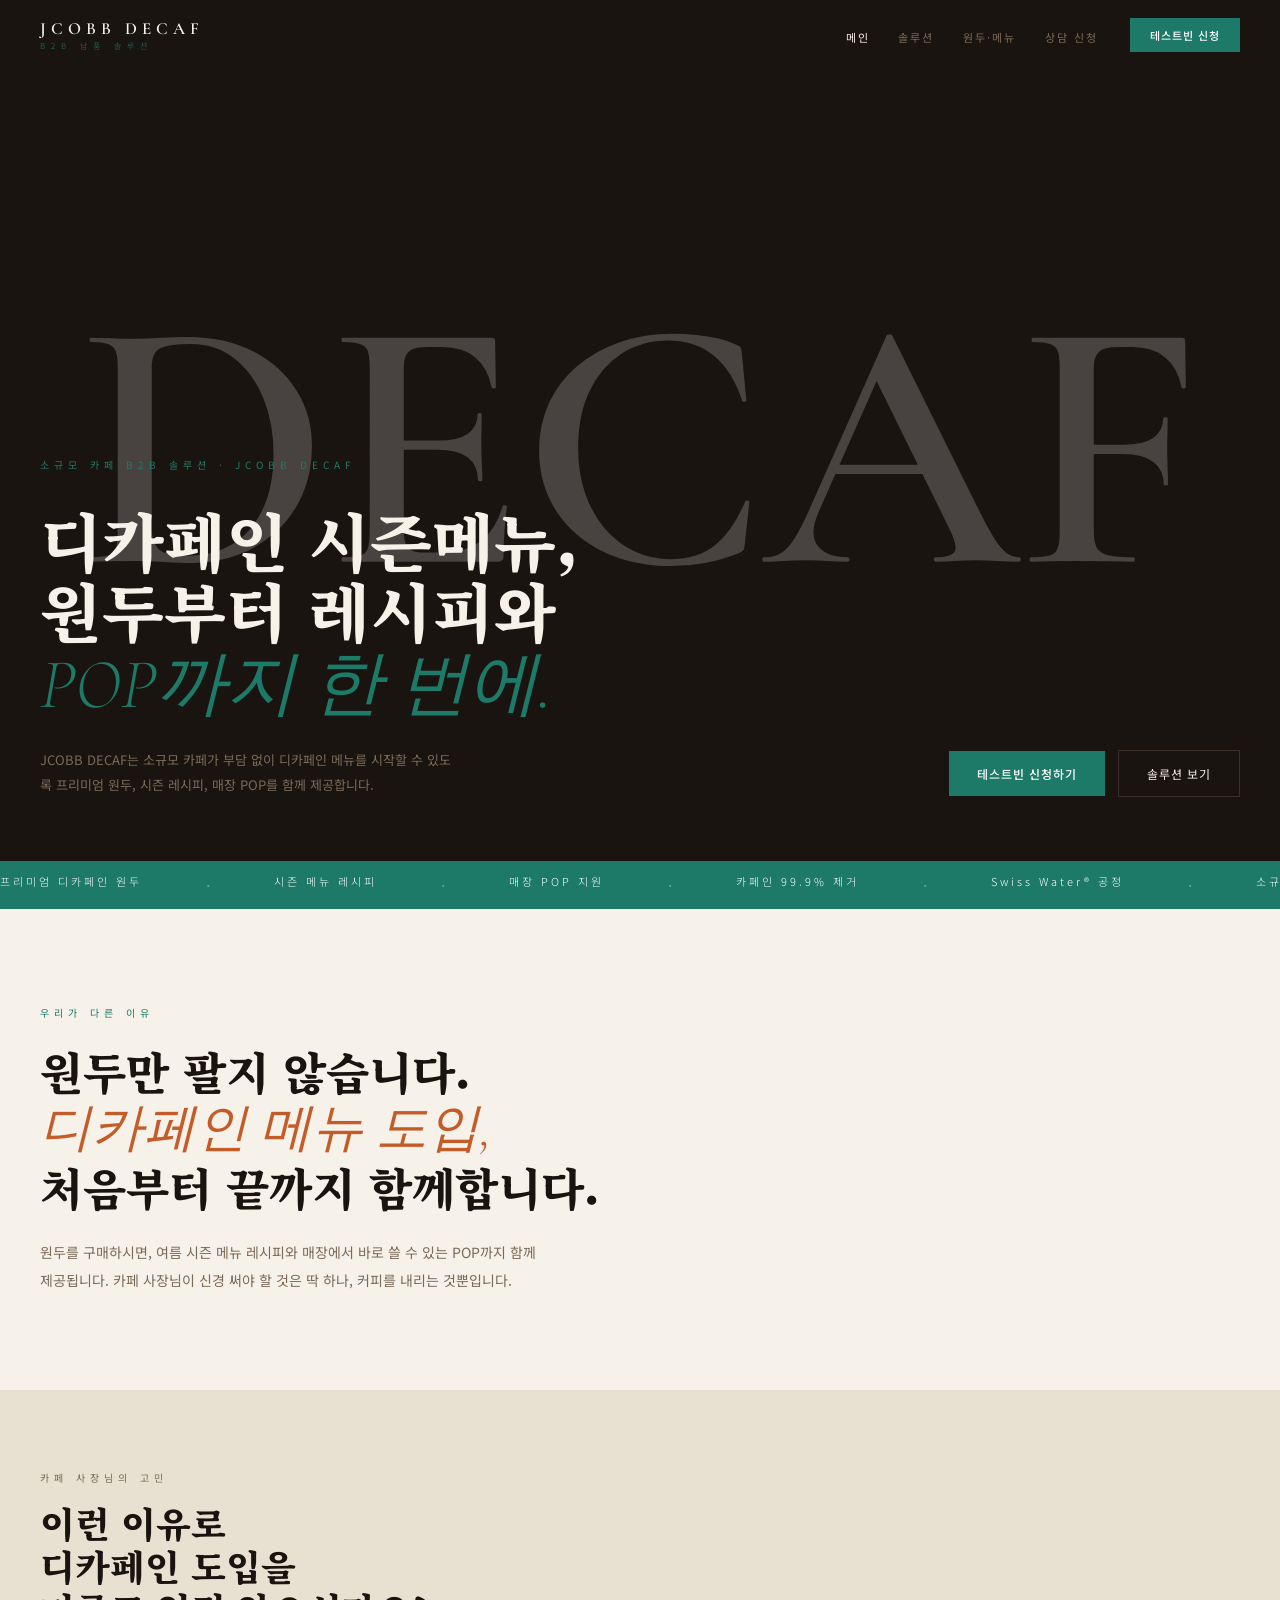
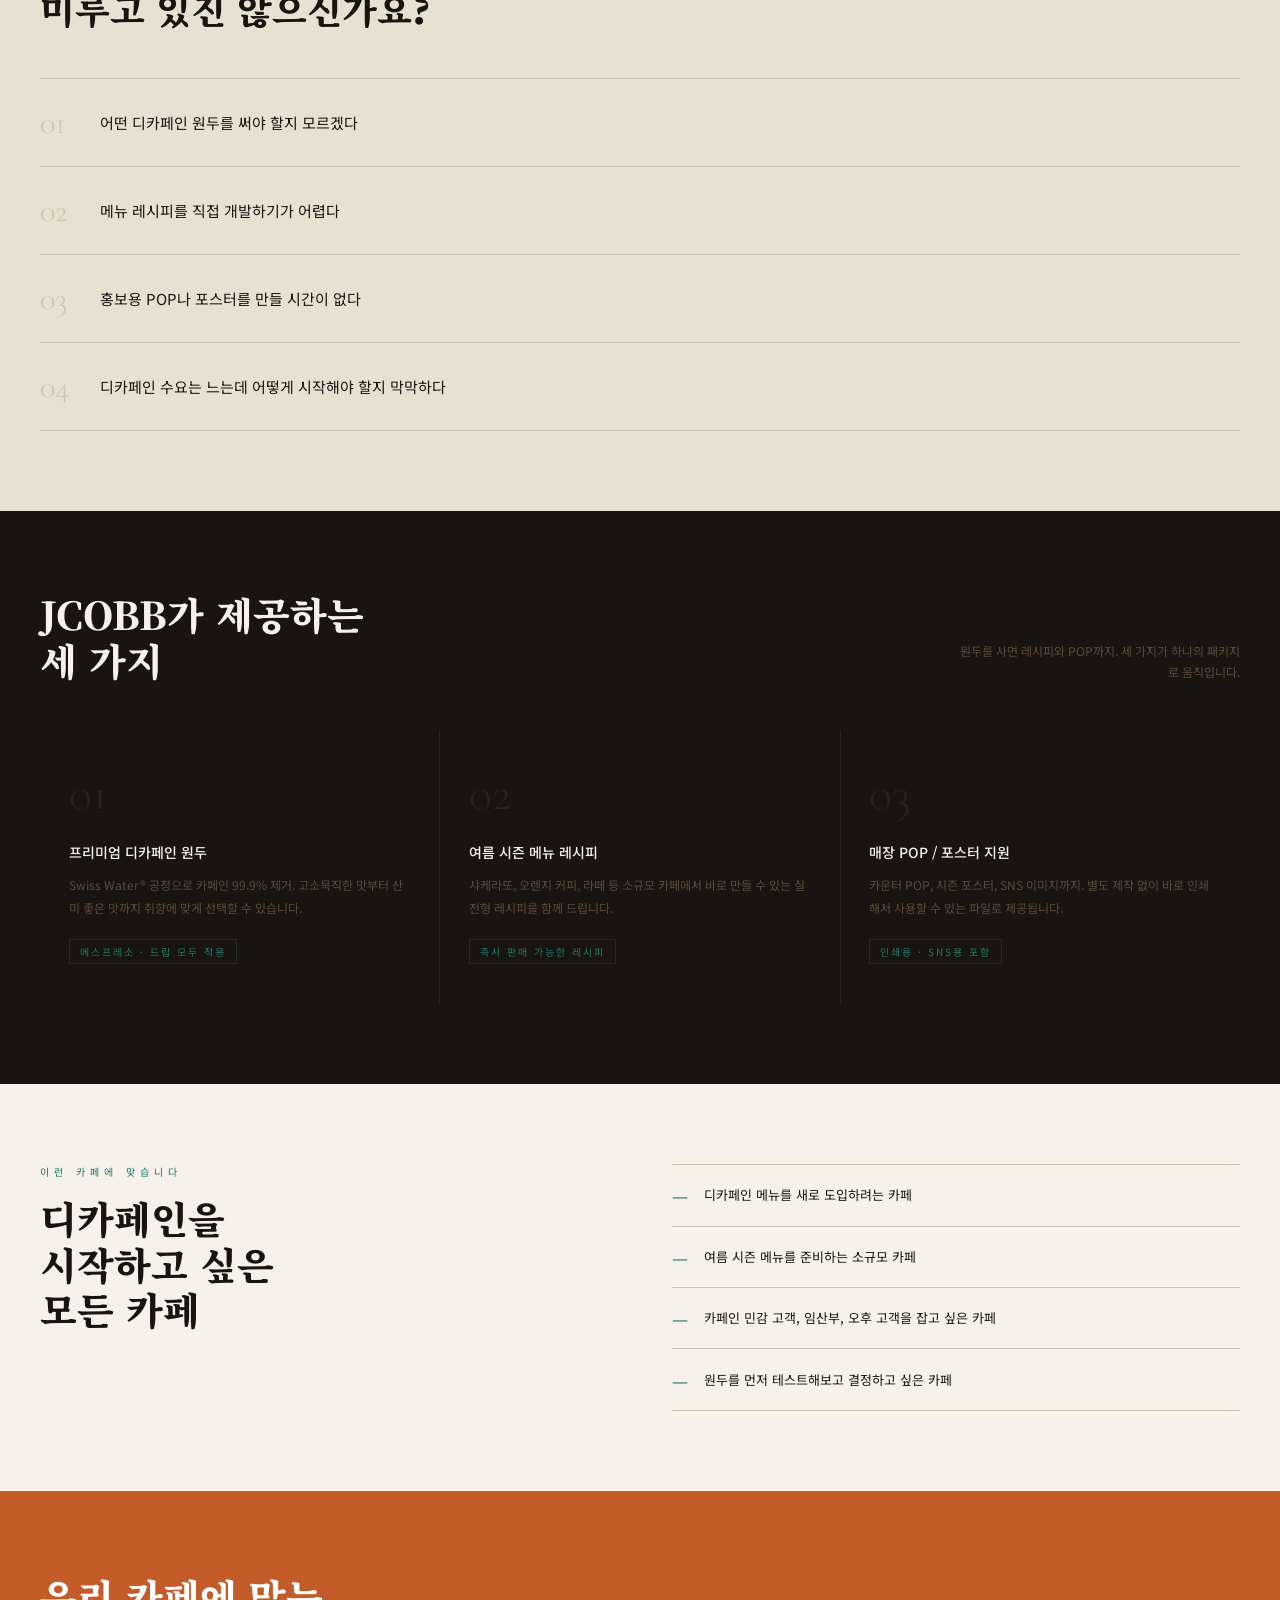
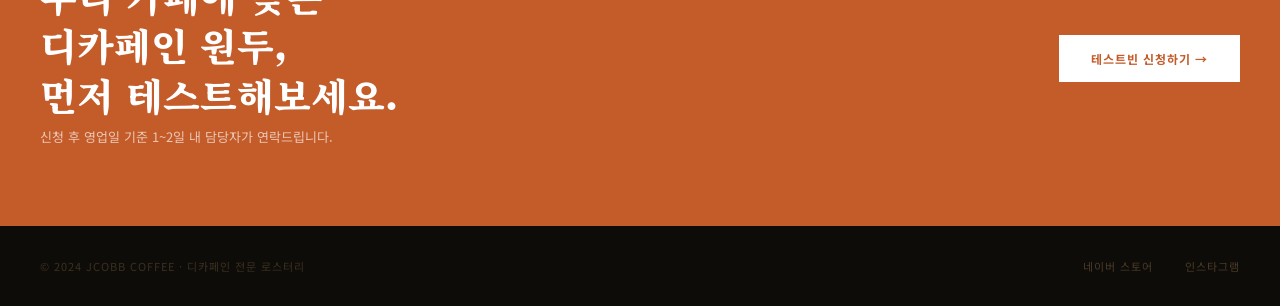
==== jcobb-b2b.html @ 6112bb51 "Add files via upload" ====
<!DOCTYPE html>
<html lang="ko">
<head>
<meta charset="UTF-8">
<meta name="viewport" content="width=device-width, initial-scale=1.0">
<title>JCOBB DECAF — 소규모 카페 B2B 납품 솔루션</title>
<link rel="preconnect" href="https://fonts.googleapis.com">
<link rel="preconnect" href="https://fonts.gstatic.com" crossorigin>
<link href="https://fonts.googleapis.com/css2?family=Noto+Serif+KR:wght@400;600;900&family=Noto+Sans+KR:wght@300;400;500&family=Cormorant+Garamond:ital,wght@0,300;0,600;0,700;1,300;1,600&display=swap" rel="stylesheet">
<style>
*{margin:0;padding:0;box-sizing:border-box;}
:root{--ink:#1a1410;--cream:#f6f1e9;--warm:#e8e0d0;--teal:#1d7a68;--rust:#c45c2a;--muted:#7a6a58;}
body{font-family:'Noto Sans KR',sans-serif;background:var(--cream);color:var(--ink);width:100%;}

/* NAV */
.nav{background:var(--ink);padding:1.1rem 2.5rem;display:flex;justify-content:space-between;align-items:center;position:sticky;top:0;z-index:100;}
.logo{font-family:'Cormorant Garamond',serif;font-size:17px;font-weight:600;letter-spacing:5px;color:var(--cream);cursor:pointer;text-decoration:none;}
.logo sub{font-size:8px;letter-spacing:6px;color:var(--teal);display:block;font-family:'Noto Sans KR',sans-serif;font-weight:300;margin-top:1px;}
.nav-r{display:flex;align-items:center;gap:2rem;}
.nav-links{display:flex;gap:1.8rem;list-style:none;}
.nav-links a{text-decoration:none;color:#7a6a58;font-size:11px;letter-spacing:2px;cursor:pointer;transition:color 0.2s;}
.nav-links a:hover,.nav-links a.on{color:var(--cream);}
.nav-btn{background:var(--teal);color:#fff;padding:9px 20px;font-size:11px;font-weight:500;letter-spacing:1px;border:none;cursor:pointer;font-family:'Noto Sans KR',sans-serif;}

/* PAGE */
.page{display:none;}
.page.on{display:block;}

/* ── PAGE 1 ── */
.hero{min-height:88vh;background:var(--ink);display:flex;flex-direction:column;justify-content:flex-end;padding:0 2.5rem 4rem;position:relative;overflow:hidden;}
.hero-bg-text{position:absolute;top:50%;left:50%;transform:translate(-50%,-54%);font-family:'Cormorant Garamond',serif;font-size:28vw;font-weight:600;color:rgba(255,255,255,0.20);white-space:nowrap;pointer-events:none;letter-spacing:-2px;user-select:none;}
.hero-tag{font-size:10px;letter-spacing:5px;color:var(--teal);text-transform:uppercase;margin-bottom:2rem;position:relative;z-index:1;}
.hero-h1{font-family:'Noto Serif KR',serif;font-size:clamp(36px,5vw,64px);font-weight:900;color:var(--cream);line-height:1.1;margin-bottom:1.5rem;max-width:700px;position:relative;z-index:1;}
.hero-h1 em{font-style:italic;color:var(--teal);font-family:'Cormorant Garamond',serif;font-size:1.1em;font-weight:300;}
.hero-bottom{display:flex;justify-content:space-between;align-items:flex-end;flex-wrap:wrap;gap:1.5rem;position:relative;z-index:1;}
.hero-sub{font-size:13px;color:#7a6a58;line-height:1.9;max-width:420px;}
.hero-btns{display:flex;gap:0.8rem;align-items:center;flex-shrink:0;}
.btn-fill{background:var(--teal);color:#fff;padding:14px 28px;font-size:12px;font-weight:500;letter-spacing:1px;border:none;cursor:pointer;font-family:'Noto Sans KR',sans-serif;}
.btn-ghost{background:transparent;color:var(--cream);padding:14px 28px;font-size:12px;letter-spacing:1px;border:1px solid #3a3028;cursor:pointer;font-family:'Noto Sans KR',sans-serif;}
.btn-ghost:hover{border-color:var(--cream);}

/* TICKER */
.ticker{background:var(--teal);padding:0.75rem 0;overflow:hidden;}
.ticker-inner{display:flex;gap:4rem;animation:tick 18s linear infinite;white-space:nowrap;}
@keyframes tick{0%{transform:translateX(0)}100%{transform:translateX(-50%)}}
.ticker-item{font-size:11px;letter-spacing:3px;color:#fff;font-weight:300;flex-shrink:0;}
.ticker-sep{color:rgba(255,255,255,0.3);font-size:16px;}

/* STATEMENT */
.statement{padding:6rem 2.5rem;background:var(--cream);}
.stmt-inner{max-width:680px;}
.stmt-label{font-size:10px;letter-spacing:5px;color:var(--teal);text-transform:uppercase;margin-bottom:1.5rem;}
.stmt-h{font-family:'Noto Serif KR',serif;font-size:clamp(28px,3.5vw,46px);font-weight:900;line-height:1.2;color:var(--ink);margin-bottom:1.5rem;}
.stmt-h em{font-family:'Cormorant Garamond',serif;font-style:italic;color:var(--rust);font-size:1.15em;font-weight:300;}
.stmt-body{font-size:14px;color:var(--muted);line-height:2;max-width:500px;}

/* PAIN */
.pain-section{background:var(--warm);padding:5rem 2.5rem;}
.pain-label{font-size:10px;letter-spacing:5px;color:var(--muted);text-transform:uppercase;margin-bottom:1rem;}
.pain-h{font-family:'Noto Serif KR',serif;font-size:clamp(22px,3vw,36px);font-weight:900;color:var(--ink);margin-bottom:3rem;line-height:1.2;}
.pain-list{display:flex;flex-direction:column;gap:0;}
.pain-item{display:grid;grid-template-columns:60px 1fr;align-items:center;padding:1.5rem 0;border-bottom:0.5px solid #cec4b0;}
.pain-item:first-child{border-top:0.5px solid #cec4b0;}
.pain-n{font-family:'Cormorant Garamond',serif;font-size:32px;font-weight:300;color:#cec4b0;}
.pain-txt{font-size:15px;color:var(--ink);line-height:1.6;}

/* VALUES */
.values{background:var(--ink);padding:5rem 2.5rem;}
.val-header{display:flex;justify-content:space-between;align-items:flex-end;margin-bottom:3rem;flex-wrap:wrap;gap:1rem;}
.val-h{font-family:'Noto Serif KR',serif;font-size:clamp(22px,3vw,38px);font-weight:900;color:var(--cream);line-height:1.2;}
.val-sub{font-size:12px;color:#5a4a38;max-width:280px;line-height:1.7;text-align:right;}
.val-grid{display:grid;grid-template-columns:repeat(3,1fr);gap:1px;background:#2a2218;}
.val-card{background:var(--ink);padding:2.5rem 1.8rem;}
.val-num{font-family:'Cormorant Garamond',serif;font-size:48px;font-weight:300;color:#2a2218;line-height:1;margin-bottom:1.5rem;}
.val-title{font-size:14px;font-weight:500;color:var(--cream);margin-bottom:0.75rem;}
.val-desc{font-size:12px;color:#5a4a38;line-height:1.9;}
.val-tag{display:inline-block;margin-top:1.2rem;font-size:10px;letter-spacing:2px;color:var(--teal);border:0.5px solid #1d7a6840;padding:4px 10px;}

/* TARGET */
.target{padding:5rem 2.5rem;background:var(--cream);}
.tgt-inner{display:grid;grid-template-columns:1fr 1fr;gap:4rem;align-items:start;}
.tgt-l .label{font-size:10px;letter-spacing:5px;color:var(--teal);text-transform:uppercase;margin-bottom:1rem;}
.tgt-l h2{font-family:'Noto Serif KR',serif;font-size:clamp(24px,3vw,38px);font-weight:900;line-height:1.2;color:var(--ink);}
.tgt-r{display:flex;flex-direction:column;gap:0;}
.tgt-item{padding:1.2rem 0;border-bottom:0.5px solid #cec4b0;display:flex;gap:1rem;align-items:flex-start;}
.tgt-item:first-child{border-top:0.5px solid #cec4b0;}
.tgt-dash{color:var(--teal);font-size:18px;line-height:1;margin-top:2px;}
.tgt-item p{font-size:13px;color:var(--ink);line-height:1.7;}

/* BOTTOM CTA */
.bottom-cta{background:var(--rust);padding:5rem 2.5rem;display:grid;grid-template-columns:1fr auto;align-items:center;gap:2rem;}
.bc-h{font-family:'Noto Serif KR',serif;font-size:clamp(22px,3vw,38px);font-weight:900;color:#fff;line-height:1.3;}
.bc-sub{font-size:13px;color:rgba(255,255,255,0.65);margin-top:0.5rem;}
.btn-white{background:#fff;color:var(--rust);padding:15px 32px;font-size:12px;font-weight:700;letter-spacing:1px;border:none;cursor:pointer;font-family:'Noto Sans KR',sans-serif;white-space:nowrap;}

/* ── PAGE 2 ── */
.p2-hero{background:var(--cream);padding:5rem 2.5rem 3rem;border-bottom:0.5px solid #cec4b0;}
.p2-label{font-size:10px;letter-spacing:5px;color:var(--teal);text-transform:uppercase;margin-bottom:1.5rem;}
.p2-h1{font-family:'Noto Serif KR',serif;font-size:clamp(30px,4vw,54px);font-weight:900;color:var(--ink);line-height:1.1;margin-bottom:1.5rem;}
.p2-h1 em{font-family:'Cormorant Garamond',serif;font-style:italic;color:var(--teal);font-size:1.05em;font-weight:300;}
.svc-block{display:grid;grid-template-columns:240px 1fr;gap:0;border-bottom:0.5px solid #cec4b0;}
.svc-block:nth-child(even){background:#fff;}
.svc-l{padding:3rem 2.5rem;border-right:0.5px solid #cec4b0;}
.svc-num{font-family:'Cormorant Garamond',serif;font-size:64px;font-weight:300;color:#e0d8cc;line-height:1;}
.svc-title{font-family:'Noto Serif KR',serif;font-size:18px;font-weight:900;color:var(--ink);margin-top:0.5rem;}
.svc-r{padding:3rem 2.5rem;}
.svc-desc{font-size:14px;color:var(--muted);line-height:1.9;margin-bottom:1.5rem;}
.tag-row{display:flex;flex-wrap:wrap;gap:0.5rem;}
.stag{font-size:11px;color:var(--ink);border:0.5px solid #cec4b0;padding:5px 14px;background:var(--cream);}
.stag.teal{border-color:var(--teal);color:var(--teal);}
.flow{background:var(--ink);padding:3.5rem 2.5rem;display:flex;align-items:center;gap:0;overflow-x:auto;}
.f-step{text-align:center;flex:1;min-width:80px;}
.f-num{font-family:'Cormorant Garamond',serif;font-size:28px;font-weight:300;color:#3a3020;margin-bottom:0.3rem;}
.f-txt{font-size:11px;color:#7a6a58;letter-spacing:1px;}
.f-arr{color:#3a3020;font-size:20px;flex-shrink:0;padding:0 0.5rem;}

/* ── PAGE 3 ── */
.p3-hero{background:var(--ink);padding:5rem 2.5rem 4rem;}
.p3-h1{font-family:'Noto Serif KR',serif;font-size:clamp(30px,4vw,54px);font-weight:900;color:var(--cream);line-height:1.1;max-width:600px;margin-bottom:1rem;}
.p3-h1 em{font-family:'Cormorant Garamond',serif;font-style:italic;color:var(--rust);font-size:1.05em;font-weight:300;}
.bean-section{padding:4rem 2.5rem;background:var(--cream);}
.bean-grid{display:grid;grid-template-columns:repeat(3,1fr);gap:1px;background:#cec4b0;margin-top:2rem;}
.bean-card{background:var(--cream);padding:2rem 1.5rem;}
.bean-kw{font-size:10px;letter-spacing:3px;color:var(--teal);text-transform:uppercase;margin-bottom:0.5rem;}
.bean-val{font-family:'Cormorant Garamond',serif;font-size:26px;font-weight:600;color:var(--ink);}
.menu-section{background:var(--warm);padding:4rem 2.5rem;}
.menu-label{font-size:10px;letter-spacing:5px;color:var(--rust);text-transform:uppercase;margin-bottom:0.5rem;}
.menu-h{font-family:'Noto Serif KR',serif;font-size:clamp(22px,3vw,34px);font-weight:900;color:var(--ink);margin-bottom:2.5rem;line-height:1.2;}
.menu-list{display:flex;flex-direction:column;gap:0;}
.menu-item{display:grid;grid-template-columns:1fr auto;align-items:center;padding:1.4rem 0;border-bottom:0.5px solid #cec4b0;}
.menu-item:first-child{border-top:0.5px solid #cec4b0;}
.menu-name{font-size:15px;font-weight:500;color:var(--ink);}
.menu-note{font-size:12px;color:var(--muted);margin-top:3px;}
.menu-badge{font-size:10px;letter-spacing:2px;color:var(--rust);border:0.5px solid var(--rust);padding:4px 10px;}
.drip{background:var(--ink);padding:4rem 2.5rem;display:grid;grid-template-columns:1fr 1fr;gap:4rem;align-items:center;}
.drip-h{font-family:'Noto Serif KR',serif;font-size:clamp(20px,2.5vw,32px);font-weight:900;color:var(--cream);line-height:1.2;margin-bottom:1rem;}
.drip-sub{font-size:13px;color:#5a4a38;line-height:1.9;margin-bottom:2rem;}
.drip-list{display:flex;flex-direction:column;gap:0.8rem;}
.drip-li{display:flex;gap:1rem;align-items:flex-start;}
.drip-dash{color:var(--teal);font-size:14px;margin-top:3px;}
.drip-li p{font-size:13px;color:#7a6a58;line-height:1.6;}

/* ── PAGE 4 ── */
.p4-top{background:var(--ink);padding:5rem 2.5rem 4rem;}
.p4-h1{font-family:'Noto Serif KR',serif;font-size:clamp(28px,4vw,52px);font-weight:900;color:var(--cream);line-height:1.1;margin-bottom:1rem;}
.p4-h1 em{font-family:'Cormorant Garamond',serif;font-style:italic;color:var(--teal);font-size:1.05em;font-weight:300;}
.form-outer{padding:4rem 2.5rem;background:var(--cream);}
.form-inner{max-width:580px;}
.f-group{margin-bottom:2rem;}
.f-label{font-size:10px;letter-spacing:3px;text-transform:uppercase;color:var(--muted);margin-bottom:0.6rem;display:block;}
.f-input{width:100%;background:transparent;border:none;border-bottom:1px solid #cec4b0;padding:10px 0;font-size:14px;color:var(--ink);font-family:'Noto Sans KR',sans-serif;outline:none;}
.f-input:focus{border-bottom-color:var(--ink);}
.f-row{display:grid;grid-template-columns:1fr 1fr;gap:2rem;}
.radio-inline{display:flex;flex-wrap:wrap;gap:0.5rem;margin-top:0.5rem;}
.r-pill{font-size:12px;color:var(--muted);border:0.5px solid #cec4b0;padding:7px 16px;cursor:pointer;transition:all 0.15s;}
.r-pill:hover,.r-pill.sel{background:var(--ink);color:var(--cream);border-color:var(--ink);}
.check-grid{display:grid;grid-template-columns:1fr 1fr;gap:0.5rem;margin-top:0.5rem;}
.c-pill{font-size:12px;color:var(--muted);border:0.5px solid #cec4b0;padding:7px 16px;cursor:pointer;transition:all 0.15s;}
.c-pill:hover,.c-pill.sel{background:var(--teal);color:#fff;border-color:var(--teal);}
.f-textarea{width:100%;background:transparent;border:none;border-bottom:1px solid #cec4b0;padding:10px 0;font-size:14px;color:var(--ink);font-family:'Noto Sans KR',sans-serif;outline:none;height:70px;resize:none;}
.f-textarea:focus{border-bottom-color:var(--ink);}
.submit{width:100%;background:var(--ink);color:var(--cream);padding:18px;font-size:13px;font-weight:500;letter-spacing:2px;border:none;cursor:pointer;font-family:'Noto Sans KR',sans-serif;margin-top:1rem;}
.submit:hover{background:#2a2218;}
.f-note{font-size:11px;color:#b0a090;text-align:center;margin-top:1rem;letter-spacing:1px;}

/* FOOTER */
.footer{background:#0e0c08;padding:2rem 2.5rem;display:flex;justify-content:space-between;align-items:center;flex-wrap:wrap;gap:1rem;}
.footer p{font-size:11px;color:#3a3020;letter-spacing:1px;}
.footer a{font-size:11px;color:#4a3a28;text-decoration:none;letter-spacing:1px;}
.footer a:hover{color:#7a6a58;}

/* RESPONSIVE */
@media(max-width:768px){
  .nav{padding:1rem 1.5rem;}
  .nav-links{display:none;}
  .hero{padding:0 1.5rem 3rem;}
  .hero-bg-text{font-size:40vw;}
  .tgt-inner,.drip,.bottom-cta{grid-template-columns:1fr;}
  .val-grid,.svc-block{grid-template-columns:1fr;}
  .svc-l{border-right:none;border-bottom:0.5px solid #cec4b0;padding:2rem 1.5rem;}
  .f-row{grid-template-columns:1fr;}
  .statement,.pain-section,.values,.target,.bean-section,.menu-section,.form-outer,.p2-hero,.p3-hero,.p4-top{padding:3rem 1.5rem;}
  .bottom-cta{padding:3rem 1.5rem;}
  .btn-white{width:100%;text-align:center;}
}
</style>
</head>
<body>

<nav class="nav">
  <a class="logo" onclick="showP(0)">JCOBB DECAF<sub>B2B 납품 솔루션</sub></a>
  <div class="nav-r">
    <ul class="nav-links">
      <li><a onclick="showP(0)" class="on" id="nl0">메인</a></li>
      <li><a onclick="showP(1)" id="nl1">솔루션</a></li>
      <li><a onclick="showP(2)" id="nl2">원두·메뉴</a></li>
      <li><a onclick="showP(3)" id="nl3">상담 신청</a></li>
    </ul>
    <button class="nav-btn" onclick="showP(3)">테스트빈 신청</button>
  </div>
</nav>

<!-- PAGE 1 -->
<div class="page on" id="pg0">
  <div class="hero">
    <div class="hero-bg-text">DECAF</div>
    <div class="hero-tag">소규모 카페 B2B 솔루션 · JCOBB DECAF</div>
    <h1 class="hero-h1">디카페인 시즌메뉴,<br>원두부터 레시피와<br><em>POP까지 한 번에.</em></h1>
    <div class="hero-bottom">
      <p class="hero-sub">JCOBB DECAF는 소규모 카페가 부담 없이 디카페인 메뉴를 시작할 수 있도록 프리미엄 원두, 시즌 레시피, 매장 POP를 함께 제공합니다.</p>
      <div class="hero-btns">
        <button class="btn-fill" onclick="showP(3)">테스트빈 신청하기</button>
        <button class="btn-ghost" onclick="showP(1)">솔루션 보기</button>
      </div>
    </div>
  </div>

  <div class="ticker">
    <div class="ticker-inner">
      <span class="ticker-item">프리미엄 디카페인 원두</span><span class="ticker-sep">·</span>
      <span class="ticker-item">시즌 메뉴 레시피</span><span class="ticker-sep">·</span>
      <span class="ticker-item">매장 POP 지원</span><span class="ticker-sep">·</span>
      <span class="ticker-item">카페인 99.9% 제거</span><span class="ticker-sep">·</span>
      <span class="ticker-item">Swiss Water® 공정</span><span class="ticker-sep">·</span>
      <span class="ticker-item">소규모 카페 전용</span><span class="ticker-sep">·</span>
      <span class="ticker-item">프리미엄 디카페인 원두</span><span class="ticker-sep">·</span>
      <span class="ticker-item">시즌 메뉴 레시피</span><span class="ticker-sep">·</span>
      <span class="ticker-item">매장 POP 지원</span><span class="ticker-sep">·</span>
      <span class="ticker-item">카페인 99.9% 제거</span><span class="ticker-sep">·</span>
      <span class="ticker-item">Swiss Water® 공정</span><span class="ticker-sep">·</span>
      <span class="ticker-item">소규모 카페 전용</span><span class="ticker-sep">·</span>
    </div>
  </div>

  <div class="statement">
    <div class="stmt-inner">
      <p class="stmt-label">우리가 다른 이유</p>
      <h2 class="stmt-h">원두만 팔지 않습니다.<br><em>디카페인 메뉴 도입,</em><br>처음부터 끝까지 함께합니다.</h2>
      <p class="stmt-body">원두를 구매하시면, 여름 시즌 메뉴 레시피와 매장에서 바로 쓸 수 있는 POP까지 함께 제공됩니다. 카페 사장님이 신경 써야 할 것은 딱 하나, 커피를 내리는 것뿐입니다.</p>
    </div>
  </div>

  <div class="pain-section">
    <p class="pain-label">카페 사장님의 고민</p>
    <h2 class="pain-h">이런 이유로<br>디카페인 도입을<br>미루고 있진 않으신가요?</h2>
    <div class="pain-list">
      <div class="pain-item"><span class="pain-n">01</span><p class="pain-txt">어떤 디카페인 원두를 써야 할지 모르겠다</p></div>
      <div class="pain-item"><span class="pain-n">02</span><p class="pain-txt">메뉴 레시피를 직접 개발하기가 어렵다</p></div>
      <div class="pain-item"><span class="pain-n">03</span><p class="pain-txt">홍보용 POP나 포스터를 만들 시간이 없다</p></div>
      <div class="pain-item"><span class="pain-n">04</span><p class="pain-txt">디카페인 수요는 느는데 어떻게 시작해야 할지 막막하다</p></div>
    </div>
  </div>

  <div class="values">
    <div class="val-header">
      <h2 class="val-h">JCOBB가 제공하는<br>세 가지</h2>
      <p class="val-sub">원두를 사면 레시피와 POP까지. 세 가지가 하나의 패키지로 움직입니다.</p>
    </div>
    <div class="val-grid">
      <div class="val-card">
        <div class="val-num">01</div>
        <p class="val-title">프리미엄 디카페인 원두</p>
        <p class="val-desc">Swiss Water® 공정으로 카페인 99.9% 제거. 고소묵직한 맛부터 산미 좋은 맛까지 취향에 맞게 선택할 수 있습니다.</p>
        <span class="val-tag">에스프레소 · 드립 모두 적용</span>
      </div>
      <div class="val-card">
        <div class="val-num">02</div>
        <p class="val-title">여름 시즌 메뉴 레시피</p>
        <p class="val-desc">샤케라또, 오렌지 커피, 라떼 등 소규모 카페에서 바로 만들 수 있는 실전형 레시피를 함께 드립니다.</p>
        <span class="val-tag">즉시 판매 가능한 레시피</span>
      </div>
      <div class="val-card">
        <div class="val-num">03</div>
        <p class="val-title">매장 POP / 포스터 지원</p>
        <p class="val-desc">카운터 POP, 시즌 포스터, SNS 이미지까지. 별도 제작 없이 바로 인쇄해서 사용할 수 있는 파일로 제공됩니다.</p>
        <span class="val-tag">인쇄용 · SNS용 포함</span>
      </div>
    </div>
  </div>

  <div class="target">
    <div class="tgt-inner">
      <div class="tgt-l">
        <p class="label">이런 카페에 맞습니다</p>
        <h2>디카페인을<br>시작하고 싶은<br>모든 카페</h2>
      </div>
      <div class="tgt-r">
        <div class="tgt-item"><span class="tgt-dash">—</span><p>디카페인 메뉴를 새로 도입하려는 카페</p></div>
        <div class="tgt-item"><span class="tgt-dash">—</span><p>여름 시즌 메뉴를 준비하는 소규모 카페</p></div>
        <div class="tgt-item"><span class="tgt-dash">—</span><p>카페인 민감 고객, 임산부, 오후 고객을 잡고 싶은 카페</p></div>
        <div class="tgt-item"><span class="tgt-dash">—</span><p>원두를 먼저 테스트해보고 결정하고 싶은 카페</p></div>
      </div>
    </div>
  </div>

  <div class="bottom-cta">
    <div>
      <h2 class="bc-h">우리 카페에 맞는<br>디카페인 원두,<br>먼저 테스트해보세요.</h2>
      <p class="bc-sub">신청 후 영업일 기준 1~2일 내 담당자가 연락드립니다.</p>
    </div>
    <button class="btn-white" onclick="showP(3)">테스트빈 신청하기 →</button>
  </div>

  <div class="footer">
    <p>© 2024 JCOBB COFFEE · 디카페인 전문 로스터리</p>
    <div style="display:flex;gap:2rem;">
      <a href="https://smartstore.naver.com/coffeesocietyseoul" target="_blank">네이버 스토어</a>
      <a href="#">인스타그램</a>
    </div>
  </div>
</div>

<!-- PAGE 2 솔루션 -->
<div class="page" id="pg1">
  <div class="p2-hero">
    <p class="p2-label">솔루션 상세</p>
    <h1 class="p2-h1">원두만 드리지 않습니다.<br><em>디카페인 메뉴 준비까지</em><br>함께 도와드립니다.</h1>
  </div>
  <div class="svc-block">
    <div class="svc-l"><div class="svc-num">01</div><p class="svc-title">프리미엄<br>디카페인 원두</p></div>
    <div class="svc-r">
      <p class="svc-desc">카페인 부담은 낮추고, 커피의 풍미는 살린 디카페인 원두를 제공합니다. 아메리카노, 라떼, 샤케라또 등 다양한 메뉴에 적용할 수 있습니다.</p>
      <div class="tag-row">
        <span class="stag teal">카페인 99.9% 제거</span>
        <span class="stag teal">클린 디카페인 공법</span>
        <span class="stag">고소묵직 / 산미 선택</span>
        <span class="stag">에스프레소 적용 가능</span>
        <span class="stag">드립백 연계 가능</span>
      </div>
    </div>
  </div>
  <div class="svc-block">
    <div class="svc-l"><div class="svc-num">02</div><p class="svc-title">시즌 메뉴<br>레시피 제공</p></div>
    <div class="svc-r">
      <p class="svc-desc">여름 시즌에 바로 활용할 수 있는 디카페인 메뉴 레시피를 함께 제공합니다. 소규모 카페에서도 바로 만들 수 있는 실전형 레시피 중심입니다.</p>
      <div class="tag-row">
        <span class="stag">아이스 아메리카노</span>
        <span class="stag">라떼</span>
        <span class="stag">샤케라또</span>
        <span class="stag">오렌지 커피</span>
        <span class="stag">시즌 음료</span>
      </div>
    </div>
  </div>
  <div class="svc-block">
    <div class="svc-l"><div class="svc-num">03</div><p class="svc-title">매장 POP /<br>포스터 지원</p></div>
    <div class="svc-r">
      <p class="svc-desc">메뉴를 만들어도 알리지 않으면 팔리지 않습니다. 카페에서 바로 사용할 수 있는 매장 안내 POP와 포스터 이미지를 함께 지원합니다.</p>
      <div class="tag-row">
        <span class="stag">카운터 POP</span>
        <span class="stag">시즌 포스터</span>
        <span class="stag">드립백 안내문</span>
        <span class="stag">인스타그램 이미지</span>
        <span class="stag">테이블 스탠드</span>
      </div>
    </div>
  </div>
  <div class="flow">
    <div class="f-step"><div class="f-num">01</div><div class="f-txt">테스트빈 신청</div></div>
    <div class="f-arr">→</div>
    <div class="f-step"><div class="f-num">02</div><div class="f-txt">원두 상담</div></div>
    <div class="f-arr">→</div>
    <div class="f-step"><div class="f-num">03</div><div class="f-txt">레시피 안내</div></div>
    <div class="f-arr">→</div>
    <div class="f-step"><div class="f-num">04</div><div class="f-txt">POP 제공</div></div>
    <div class="f-arr">→</div>
    <div class="f-step"><div class="f-num">05</div><div class="f-txt">매장 적용</div></div>
  </div>
  <div class="bottom-cta">
    <div>
      <h2 class="bc-h">우리 카페에 맞는<br>디카페인 메뉴를<br>상담해보세요.</h2>
      <p class="bc-sub">신청 후 영업일 기준 1~2일 내 담당자가 연락드립니다.</p>
    </div>
    <button class="btn-white" onclick="showP(3)">납품 상담 신청하기 →</button>
  </div>
  <div class="footer"><p>© 2024 JCOBB COFFEE</p><div style="display:flex;gap:2rem;"><a href="https://smartstore.naver.com/coffeesocietyseoul" target="_blank">네이버 스토어</a></div></div>
</div>

<!-- PAGE 3 원두·메뉴 -->
<div class="page" id="pg2">
  <div class="p3-hero">
    <p style="font-size:10px;letter-spacing:5px;color:var(--teal);text-transform:uppercase;margin-bottom:1.5rem;">원두 & 시즌 메뉴</p>
    <h1 class="p3-h1">카페 메뉴로 판매할 수 있는<br><em>풍미 좋은 디카페인</em></h1>
    <p style="font-size:13px;color:#5a4a38;max-width:480px;line-height:1.9;margin-top:1.5rem;">단순히 카페인을 줄인 커피가 아닙니다. 카페에서 메뉴로 판매할 수 있는 풍미와 활용성을 기준으로 제안합니다.</p>
  </div>
  <div class="bean-section">
    <p style="font-size:10px;letter-spacing:5px;color:var(--teal);text-transform:uppercase;">원두 핵심 지표</p>
    <div class="bean-grid">
      <div class="bean-card"><div class="bean-kw">카페인 제거율</div><div class="bean-val">99.9%</div></div>
      <div class="bean-card"><div class="bean-kw">디카페인 공법</div><div class="bean-val">Swiss Water®</div></div>
      <div class="bean-card"><div class="bean-kw">원두 등급</div><div class="bean-val">Single Origin</div></div>
    </div>
    <p style="margin-top:2rem;font-size:13px;color:var(--muted);line-height:1.9;max-width:520px;">JCOBB DECAF는 디카페인 전문성을 바탕으로 카페 메뉴에 적합한 원두를 제안합니다. 고소묵직한 맛부터 산미 좋은 맛까지, 카페의 메뉴 스타일에 맞춰 선택할 수 있습니다.</p>
  </div>
  <div class="menu-section">
    <p class="menu-label">추천 시즌 메뉴</p>
    <h2 class="menu-h">여름 시즌<br>디카페인 메뉴 4종</h2>
    <div class="menu-list">
      <div class="menu-item"><div><div class="menu-name">디카페인 아이스 아메리카노</div><div class="menu-note">가장 쉽게 도입 가능한 기본 메뉴</div></div><span class="menu-badge">기본</span></div>
      <div class="menu-item"><div><div class="menu-name">디카페인 라떼</div><div class="menu-note">오후 고객 · 카페인 민감 고객 대응</div></div></div>
      <div class="menu-item"><div><div class="menu-name">디카페인 샤케라또</div><div class="menu-note">방배상회 콜라보 검증 · 여름 시그니처</div></div><span class="menu-badge">추천</span></div>
      <div class="menu-item"><div><div class="menu-name">디카페인 오렌지 커피</div><div class="menu-note">시즌 한정 · SNS 반응 좋은 차별화 메뉴</div></div></div>
    </div>
  </div>
  <div class="drip">
    <div>
      <h2 class="drip-h">매장에서 마신 디카페인을<br>집에서도 이어가도록</h2>
      <p class="drip-sub">디카페인 드립백은 단순 진열 상품이 아닙니다. 매장 경험을 리테일 구매로 연결하는 추가 매출 상품입니다.</p>
      <div class="drip-list">
        <div class="drip-li"><span class="drip-dash">—</span><p>카운터 진열 및 선물용 판매 가능</p></div>
        <div class="drip-li"><span class="drip-dash">—</span><p>홈카페 고객을 리테일 구매로 연결</p></div>
        <div class="drip-li"><span class="drip-dash">—</span><p>카페 객단가 자연스럽게 상승</p></div>
      </div>
    </div>
    <div style="background:#2a2218;padding:2.5rem;text-align:center;">
      <div style="font-family:'Cormorant Garamond',serif;font-size:48px;font-weight:300;color:#3a3020;margin-bottom:1rem;">드립백</div>
      <div style="font-size:11px;letter-spacing:3px;color:var(--teal);">SINGLE ORIGIN DECAF</div>
      <div style="margin-top:1.5rem;font-size:12px;color:#5a4a38;line-height:1.8;">Colombia Popayan<br>Ethiopia Halo Beriti<br>Colombia Aponte</div>
    </div>
  </div>
  <div class="bottom-cta">
    <div>
      <h2 class="bc-h">디카페인 원두와 드립백을<br>함께 상담해보세요.</h2>
      <p class="bc-sub">신청 후 영업일 기준 1~2일 내 담당자가 연락드립니다.</p>
    </div>
    <button class="btn-white" onclick="showP(3)">제품 상담 신청하기 →</button>
  </div>
  <div class="footer"><p>© 2024 JCOBB COFFEE</p><div style="display:flex;gap:2rem;"><a href="https://smartstore.naver.com/coffeesocietyseoul" target="_blank">네이버 스토어</a></div></div>
</div>

<!-- PAGE 4 폼 -->
<div class="page" id="pg3">
  <div class="p4-top">
    <p style="font-size:10px;letter-spacing:5px;color:var(--teal);text-transform:uppercase;margin-bottom:1.5rem;">테스트빈 & 납품 상담</p>
    <h1 class="p4-h1">우리 카페에 맞는<br><em>디카페인 원두,</em><br>먼저 테스트해보세요.</h1>
    <p style="font-size:13px;color:#5a4a38;max-width:420px;line-height:1.9;margin-top:1.5rem;">테스트빈 신청 시 시즌 메뉴 레시피와 POP 활용 방향을 함께 안내드립니다.</p>
  </div>
  <div class="form-outer">
    <div class="form-inner">
      <div class="f-row">
        <div class="f-group"><label class="f-label">카페명</label><input class="f-input" type="text" placeholder="카페 이름"></div>
        <div class="f-group"><label class="f-label">담당자명</label><input class="f-input" type="text" placeholder="성함"></div>
      </div>
      <div class="f-row">
        <div class="f-group"><label class="f-label">연락처</label><input class="f-input" type="tel" placeholder="010-0000-0000"></div>
        <div class="f-group"><label class="f-label">지역</label><input class="f-input" type="text" placeholder="예) 서울 마포구"></div>
      </div>
      <div class="f-group">
        <label class="f-label">디카페인 메뉴 운영 여부</label>
        <div class="radio-inline" id="rg1">
          <div class="r-pill" onclick="selR('rg1',this)">현재 운영 중</div>
          <div class="r-pill" onclick="selR('rg1',this)">도입 예정</div>
          <div class="r-pill sel" onclick="selR('rg1',this)">아직 고민 중</div>
        </div>
      </div>
      <div class="f-group">
        <label class="f-label">월 원두 사용량</label>
        <div class="radio-inline" id="rg2">
          <div class="r-pill" onclick="selR('rg2',this)">1kg 미만</div>
          <div class="r-pill" onclick="selR('rg2',this)">1~3kg</div>
          <div class="r-pill" onclick="selR('rg2',this)">3~5kg</div>
          <div class="r-pill" onclick="selR('rg2',this)">5kg 이상</div>
          <div class="r-pill sel" onclick="selR('rg2',this)">잘 모르겠음</div>
        </div>
      </div>
      <div class="f-group">
        <label class="f-label">관심 제품 (복수 선택)</label>
        <div class="check-grid">
          <div class="c-pill" onclick="togC(this)">디카페인 에스프레소 원두</div>
          <div class="c-pill" onclick="togC(this)">디카페인 드립백</div>
          <div class="c-pill sel" onclick="togC(this)" style="grid-column:1/-1;">원두 + 레시피 + POP 패키지</div>
          <div class="c-pill" onclick="togC(this)">테스트빈 신청</div>
        </div>
      </div>
      <div class="f-group">
        <label class="f-label">상담 희망 내용 (복수 선택)</label>
        <div class="check-grid">
          <div class="c-pill sel" onclick="togC(this)">디카페인 원두 추천</div>
          <div class="c-pill" onclick="togC(this)">시즌 레시피 상담</div>
          <div class="c-pill" onclick="togC(this)">매장 POP 상담</div>
          <div class="c-pill" onclick="togC(this)">드립백 진열 판매 상담</div>
        </div>
      </div>
      <div class="f-group">
        <label class="f-label">문의 내용</label>
        <textarea class="f-textarea" placeholder="자유롭게 문의 내용을 입력해주세요."></textarea>
      </div>
      <button class="submit">디카페인 테스트빈 신청하기</button>
      <p class="f-note">신청 후 영업일 기준 1~2일 내 담당자가 연락드립니다.</p>
    </div>
  </div>
  <div class="footer">
    <p>© 2024 JCOBB COFFEE · 디카페인 전문 로스터리</p>
    <div style="display:flex;gap:2rem;">
      <a href="https://smartstore.naver.com/coffeesocietyseoul" target="_blank">네이버 스토어</a>
      <a href="#">인스타그램</a>
    </div>
  </div>
</div>

<script>
function showP(n){
  document.querySelectorAll('.page').forEach((p,i)=>p.classList.toggle('on',i===n));
  ['nl0','nl1','nl2','nl3'].forEach((id,i)=>{
    document.getElementById(id).classList.toggle('on',i===n);
  });
  window.scrollTo(0,0);
}
function selR(gid,el){
  document.getElementById(gid).querySelectorAll('.r-pill').forEach(p=>p.classList.remove('sel'));
  el.classList.add('sel');
}
function togC(el){el.classList.toggle('sel');}
</script>
</body>
</html>
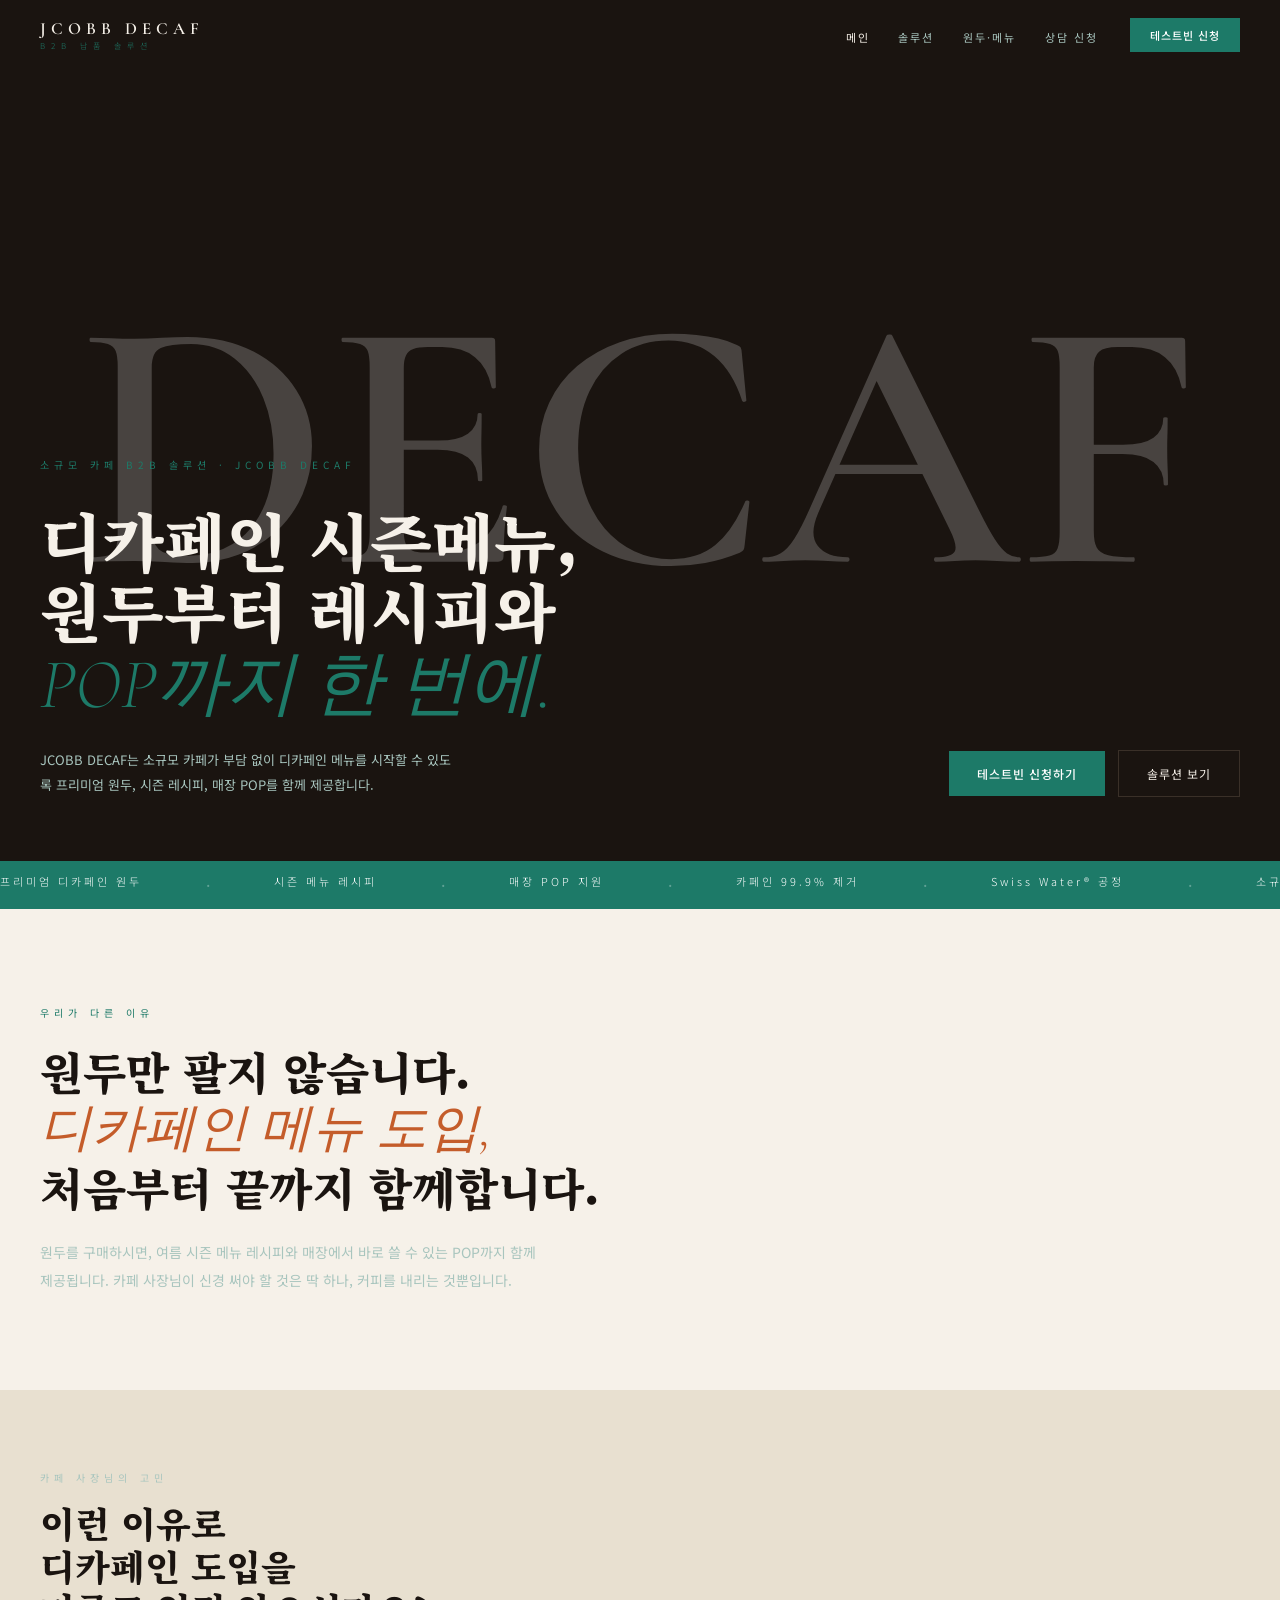
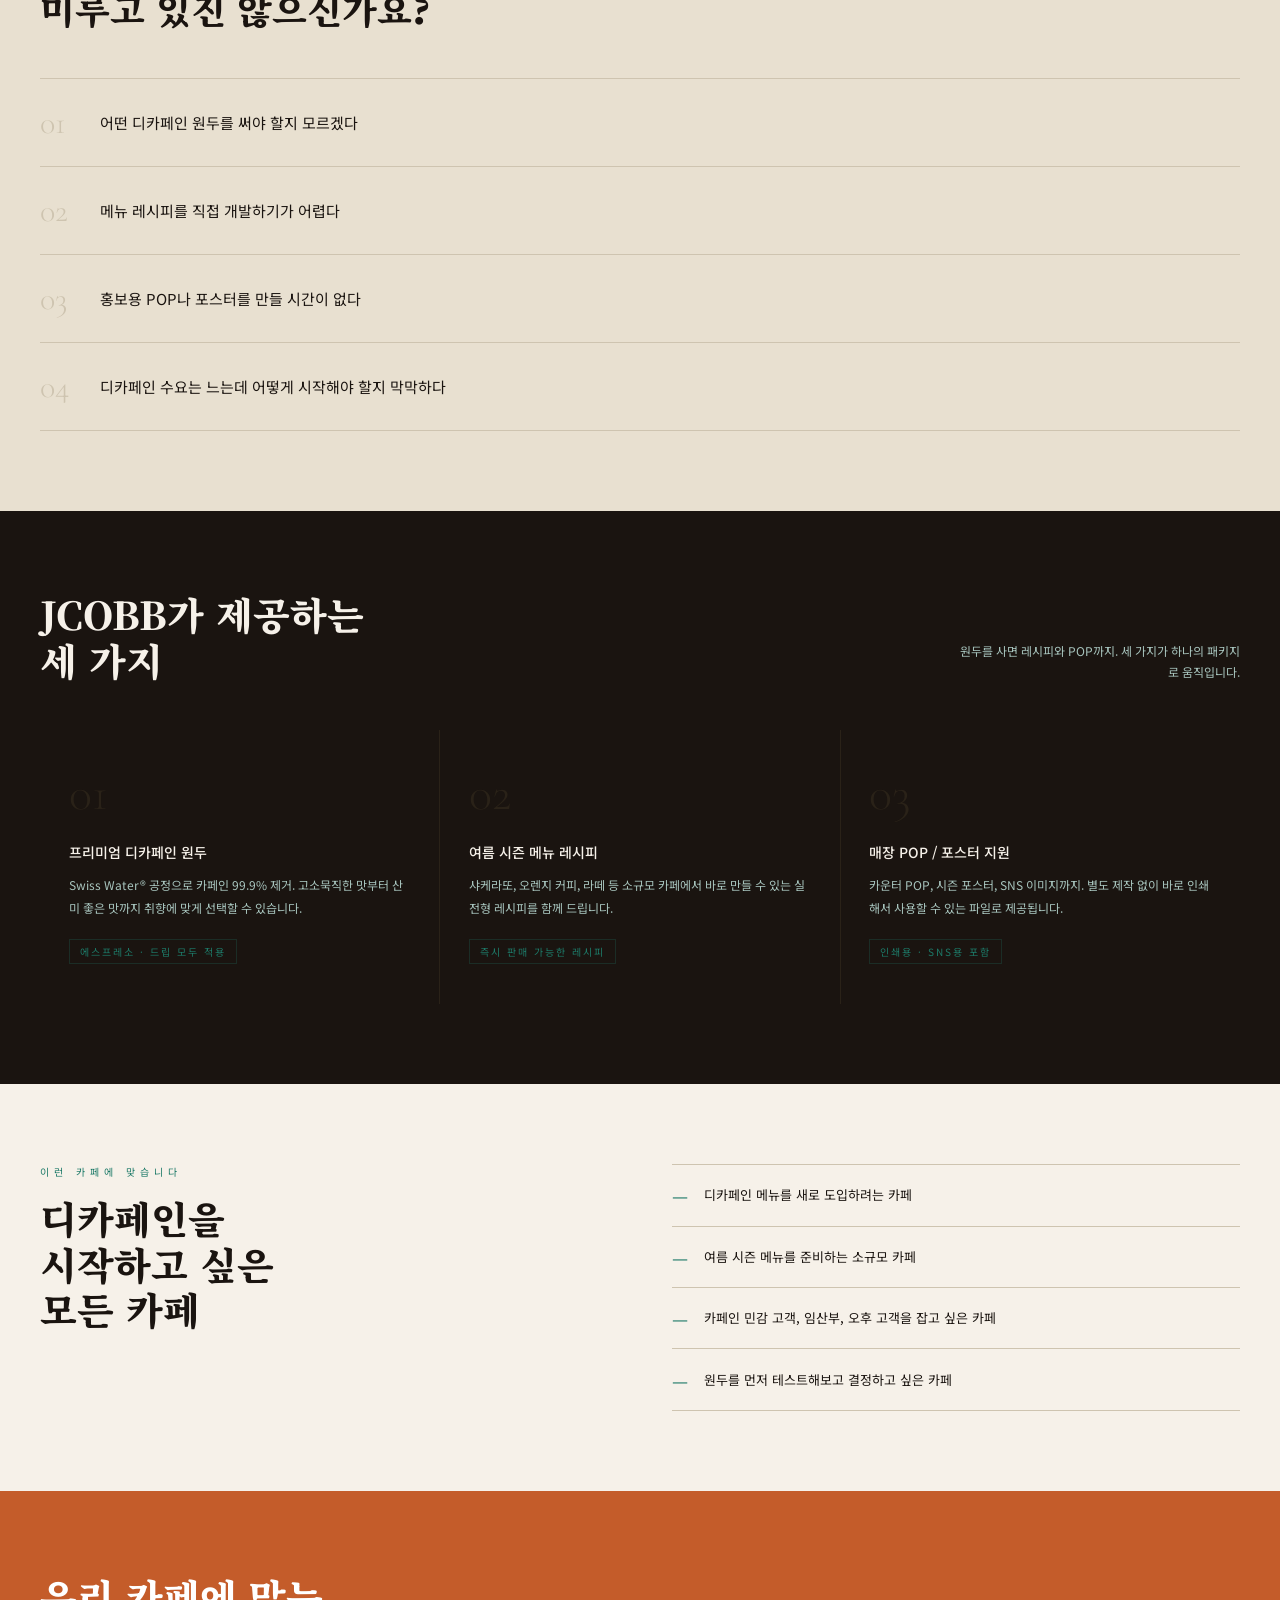
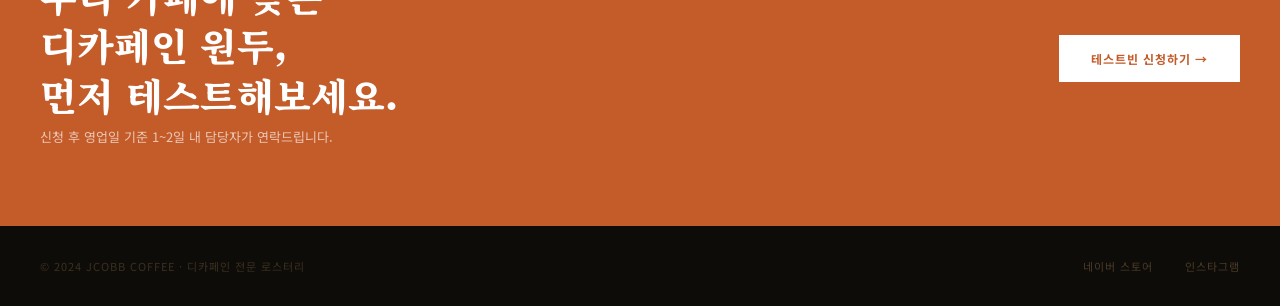
==== commit 56532722: "Rename jcobb-b2b (1).html to jcobb-b2b.html" ====
--- a/jcobb-b2b.html
+++ b/jcobb-b2b.html
@@ -9,7 +9,7 @@
 <link href="https://fonts.googleapis.com/css2?family=Noto+Serif+KR:wght@400;600;900&family=Noto+Sans+KR:wght@300;400;500&family=Cormorant+Garamond:ital,wght@0,300;0,600;0,700;1,300;1,600&display=swap" rel="stylesheet">
 <style>
 *{margin:0;padding:0;box-sizing:border-box;}
-:root{--ink:#1a1410;--cream:#f6f1e9;--warm:#e8e0d0;--teal:#1d7a68;--rust:#c45c2a;--muted:#7a6a58;}
+:root{--ink:#1a1410;--cream:#f6f1e9;--warm:#e8e0d0;--teal:#1d7a68;--rust:#c45c2a;--muted:#a8c5be;}
 body{font-family:'Noto Sans KR',sans-serif;background:var(--cream);color:var(--ink);width:100%;}
 
 /* NAV */
@@ -18,7 +18,7 @@
 .logo sub{font-size:8px;letter-spacing:6px;color:var(--teal);display:block;font-family:'Noto Sans KR',sans-serif;font-weight:300;margin-top:1px;}
 .nav-r{display:flex;align-items:center;gap:2rem;}
 .nav-links{display:flex;gap:1.8rem;list-style:none;}
-.nav-links a{text-decoration:none;color:#7a6a58;font-size:11px;letter-spacing:2px;cursor:pointer;transition:color 0.2s;}
+.nav-links a{text-decoration:none;color:#a8c5be;font-size:11px;letter-spacing:2px;cursor:pointer;transition:color 0.2s;}
 .nav-links a:hover,.nav-links a.on{color:var(--cream);}
 .nav-btn{background:var(--teal);color:#fff;padding:9px 20px;font-size:11px;font-weight:500;letter-spacing:1px;border:none;cursor:pointer;font-family:'Noto Sans KR',sans-serif;}
 
@@ -33,7 +33,7 @@
 .hero-h1{font-family:'Noto Serif KR',serif;font-size:clamp(36px,5vw,64px);font-weight:900;color:var(--cream);line-height:1.1;margin-bottom:1.5rem;max-width:700px;position:relative;z-index:1;}
 .hero-h1 em{font-style:italic;color:var(--teal);font-family:'Cormorant Garamond',serif;font-size:1.1em;font-weight:300;}
 .hero-bottom{display:flex;justify-content:space-between;align-items:flex-end;flex-wrap:wrap;gap:1.5rem;position:relative;z-index:1;}
-.hero-sub{font-size:13px;color:#7a6a58;line-height:1.9;max-width:420px;}
+.hero-sub{font-size:13px;color:#a8c5be;line-height:1.9;max-width:420px;}
 .hero-btns{display:flex;gap:0.8rem;align-items:center;flex-shrink:0;}
 .btn-fill{background:var(--teal);color:#fff;padding:14px 28px;font-size:12px;font-weight:500;letter-spacing:1px;border:none;cursor:pointer;font-family:'Noto Sans KR',sans-serif;}
 .btn-ghost{background:transparent;color:var(--cream);padding:14px 28px;font-size:12px;letter-spacing:1px;border:1px solid #3a3028;cursor:pointer;font-family:'Noto Sans KR',sans-serif;}
@@ -68,12 +68,12 @@
 .values{background:var(--ink);padding:5rem 2.5rem;}
 .val-header{display:flex;justify-content:space-between;align-items:flex-end;margin-bottom:3rem;flex-wrap:wrap;gap:1rem;}
 .val-h{font-family:'Noto Serif KR',serif;font-size:clamp(22px,3vw,38px);font-weight:900;color:var(--cream);line-height:1.2;}
-.val-sub{font-size:12px;color:#5a4a38;max-width:280px;line-height:1.7;text-align:right;}
+.val-sub{font-size:12px;color:#a8c5be;max-width:280px;line-height:1.7;text-align:right;}
 .val-grid{display:grid;grid-template-columns:repeat(3,1fr);gap:1px;background:#2a2218;}
 .val-card{background:var(--ink);padding:2.5rem 1.8rem;}
 .val-num{font-family:'Cormorant Garamond',serif;font-size:48px;font-weight:300;color:#2a2218;line-height:1;margin-bottom:1.5rem;}
 .val-title{font-size:14px;font-weight:500;color:var(--cream);margin-bottom:0.75rem;}
-.val-desc{font-size:12px;color:#5a4a38;line-height:1.9;}
+.val-desc{font-size:12px;color:#a8c5be;line-height:1.9;}
 .val-tag{display:inline-block;margin-top:1.2rem;font-size:10px;letter-spacing:2px;color:var(--teal);border:0.5px solid #1d7a6840;padding:4px 10px;}
 
 /* TARGET */
@@ -111,7 +111,7 @@
 .flow{background:var(--ink);padding:3.5rem 2.5rem;display:flex;align-items:center;gap:0;overflow-x:auto;}
 .f-step{text-align:center;flex:1;min-width:80px;}
 .f-num{font-family:'Cormorant Garamond',serif;font-size:28px;font-weight:300;color:#3a3020;margin-bottom:0.3rem;}
-.f-txt{font-size:11px;color:#7a6a58;letter-spacing:1px;}
+.f-txt{font-size:11px;color:#a8c5be;letter-spacing:1px;}
 .f-arr{color:#3a3020;font-size:20px;flex-shrink:0;padding:0 0.5rem;}
 
 /* ── PAGE 3 ── */
@@ -134,11 +134,11 @@
 .menu-badge{font-size:10px;letter-spacing:2px;color:var(--rust);border:0.5px solid var(--rust);padding:4px 10px;}
 .drip{background:var(--ink);padding:4rem 2.5rem;display:grid;grid-template-columns:1fr 1fr;gap:4rem;align-items:center;}
 .drip-h{font-family:'Noto Serif KR',serif;font-size:clamp(20px,2.5vw,32px);font-weight:900;color:var(--cream);line-height:1.2;margin-bottom:1rem;}
-.drip-sub{font-size:13px;color:#5a4a38;line-height:1.9;margin-bottom:2rem;}
+.drip-sub{font-size:13px;color:#a8c5be;line-height:1.9;margin-bottom:2rem;}
 .drip-list{display:flex;flex-direction:column;gap:0.8rem;}
 .drip-li{display:flex;gap:1rem;align-items:flex-start;}
 .drip-dash{color:var(--teal);font-size:14px;margin-top:3px;}
-.drip-li p{font-size:13px;color:#7a6a58;line-height:1.6;}
+.drip-li p{font-size:13px;color:#a8c5be;line-height:1.6;}
 
 /* ── PAGE 4 ── */
 .p4-top{background:var(--ink);padding:5rem 2.5rem 4rem;}
@@ -167,7 +167,7 @@
 .footer{background:#0e0c08;padding:2rem 2.5rem;display:flex;justify-content:space-between;align-items:center;flex-wrap:wrap;gap:1rem;}
 .footer p{font-size:11px;color:#3a3020;letter-spacing:1px;}
 .footer a{font-size:11px;color:#4a3a28;text-decoration:none;letter-spacing:1px;}
-.footer a:hover{color:#7a6a58;}
+.footer a:hover{color:#a8c5be;}
 
 /* RESPONSIVE */
 @media(max-width:768px){
@@ -183,6 +183,16 @@
   .bottom-cta{padding:3rem 1.5rem;}
   .btn-white{width:100%;text-align:center;}
 }
+
+/* 다크 배경 섹션 본문 텍스트 */
+.hero-sub,
+.val-desc,
+.drip-sub,
+.drip-li p,
+.f-arr,
+.f-txt,
+.p3-hero p,
+.p4-top p { color: #a8c5be !important; }
 </style>
 </head>
 <body>
@@ -381,7 +391,7 @@
   <div class="p3-hero">
     <p style="font-size:10px;letter-spacing:5px;color:var(--teal);text-transform:uppercase;margin-bottom:1.5rem;">원두 & 시즌 메뉴</p>
     <h1 class="p3-h1">카페 메뉴로 판매할 수 있는<br><em>풍미 좋은 디카페인</em></h1>
-    <p style="font-size:13px;color:#5a4a38;max-width:480px;line-height:1.9;margin-top:1.5rem;">단순히 카페인을 줄인 커피가 아닙니다. 카페에서 메뉴로 판매할 수 있는 풍미와 활용성을 기준으로 제안합니다.</p>
+    <p style="font-size:13px;color:#a8c5be;max-width:480px;line-height:1.9;margin-top:1.5rem;">단순히 카페인을 줄인 커피가 아닙니다. 카페에서 메뉴로 판매할 수 있는 풍미와 활용성을 기준으로 제안합니다.</p>
   </div>
   <div class="bean-section">
     <p style="font-size:10px;letter-spacing:5px;color:var(--teal);text-transform:uppercase;">원두 핵심 지표</p>
@@ -415,7 +425,7 @@
     <div style="background:#2a2218;padding:2.5rem;text-align:center;">
       <div style="font-family:'Cormorant Garamond',serif;font-size:48px;font-weight:300;color:#3a3020;margin-bottom:1rem;">드립백</div>
       <div style="font-size:11px;letter-spacing:3px;color:var(--teal);">SINGLE ORIGIN DECAF</div>
-      <div style="margin-top:1.5rem;font-size:12px;color:#5a4a38;line-height:1.8;">Colombia Popayan<br>Ethiopia Halo Beriti<br>Colombia Aponte</div>
+      <div style="margin-top:1.5rem;font-size:12px;color:#a8c5be;line-height:1.8;">Colombia Popayan<br>Ethiopia Halo Beriti<br>Colombia Aponte</div>
     </div>
   </div>
   <div class="bottom-cta">
@@ -433,7 +443,7 @@
   <div class="p4-top">
     <p style="font-size:10px;letter-spacing:5px;color:var(--teal);text-transform:uppercase;margin-bottom:1.5rem;">테스트빈 & 납품 상담</p>
     <h1 class="p4-h1">우리 카페에 맞는<br><em>디카페인 원두,</em><br>먼저 테스트해보세요.</h1>
-    <p style="font-size:13px;color:#5a4a38;max-width:420px;line-height:1.9;margin-top:1.5rem;">테스트빈 신청 시 시즌 메뉴 레시피와 POP 활용 방향을 함께 안내드립니다.</p>
+    <p style="font-size:13px;color:#a8c5be;max-width:420px;line-height:1.9;margin-top:1.5rem;">테스트빈 신청 시 시즌 메뉴 레시피와 POP 활용 방향을 함께 안내드립니다.</p>
   </div>
   <div class="form-outer">
     <div class="form-inner">
